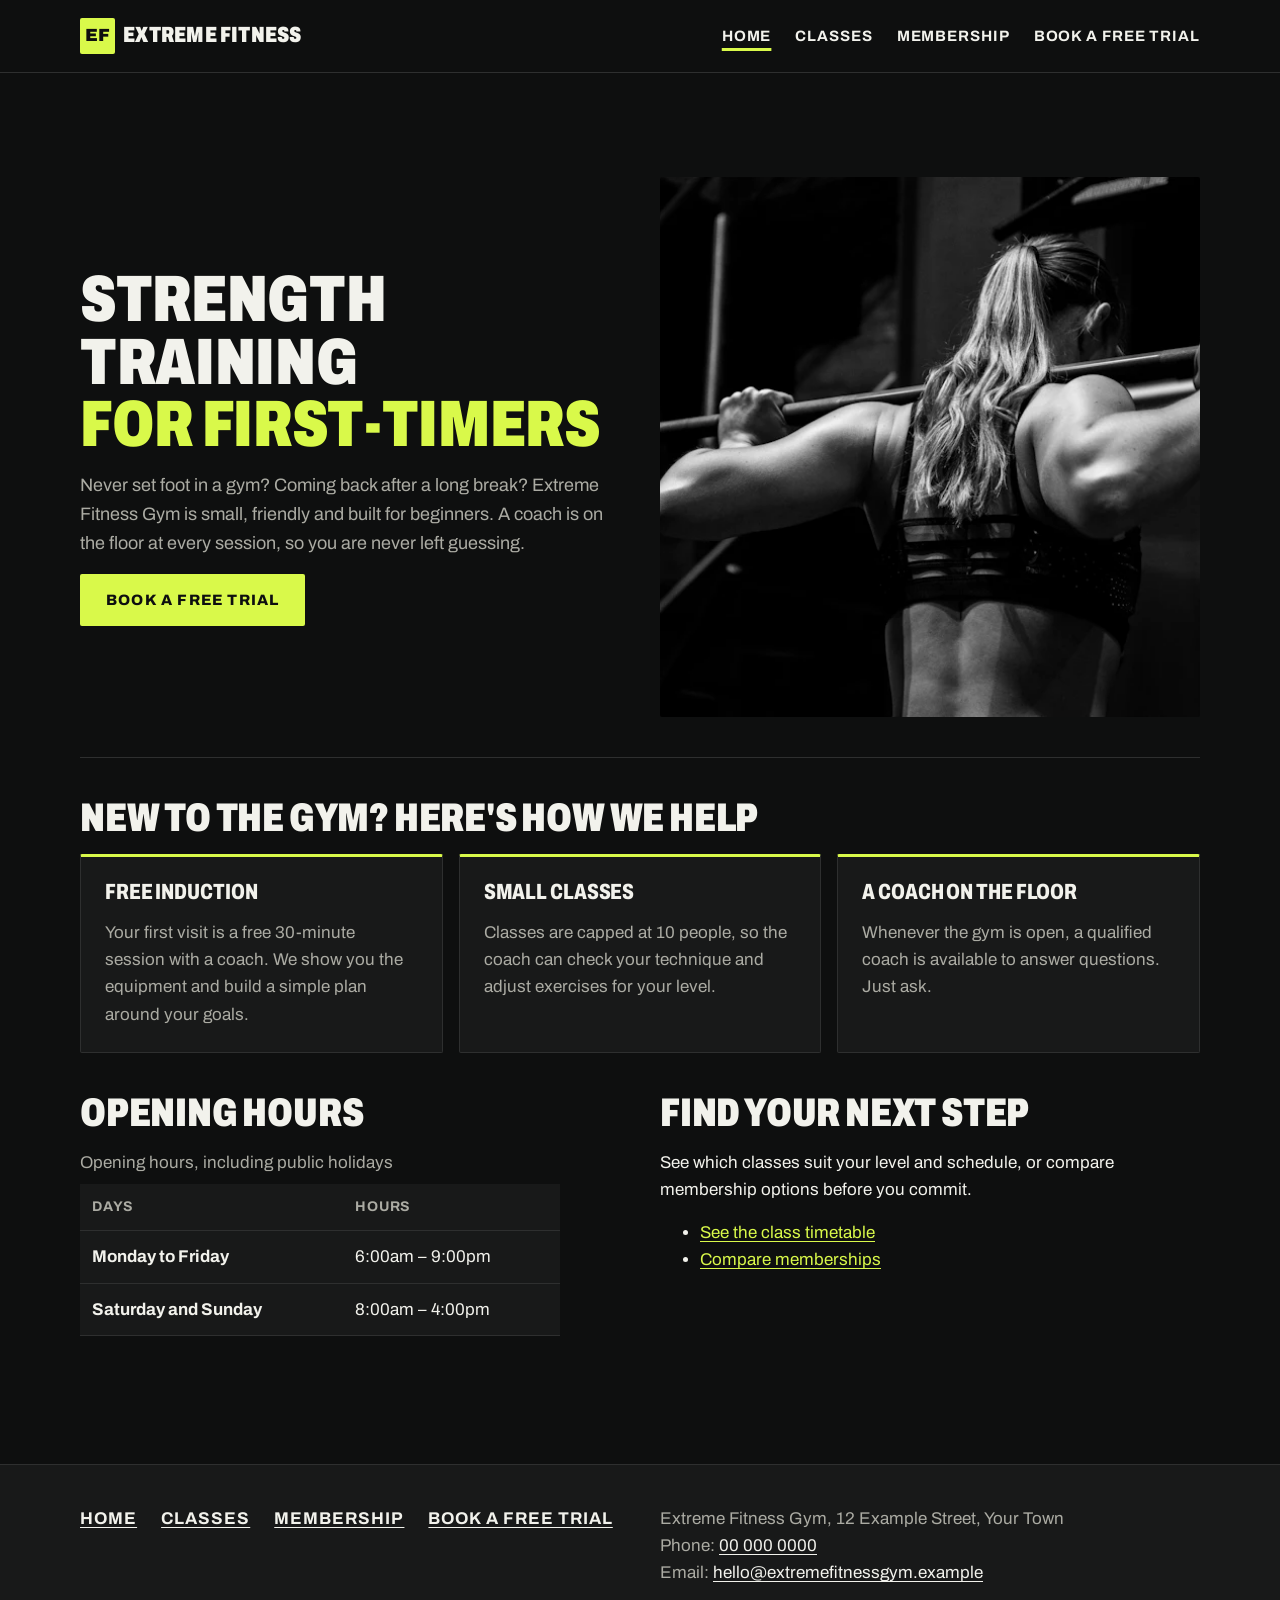
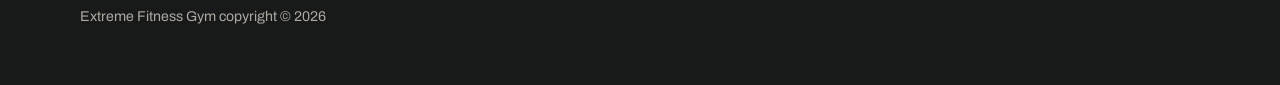
==== index.html @ 3d45e474 "final" ====
<!DOCTYPE html>
<html lang="en">

<head>
    <meta charset="UTF-8">
    <meta name="viewport" content="width=device-width, initial-scale=1.0">
    <title>Fitness Extreme | Home</title>
    <meta name="description"
        content="Fitness Extreme is a leading fitness center offering state-of-the-art equipment, expert trainers, and a variety of classes to help you achieve your fitness goals. Join us today and take the first step towards a healthier lifestyle.">
    <link rel="stylesheet" href="css/styles.css">
    <link rel="icon" href="favicon.ico" type="image/x-icon">
    <script src="js/script.js" defer></script>

    <link rel="preconnect" href="https://fonts.googleapis.com">
    <link rel="preconnect" href="https://fonts.gstatic.com" crossorigin>
    <link href="https://fonts.googleapis.com/css2?family=Archivo:wght,wght@62..125,400..900&display=swap"
        rel="stylesheet">
</head>

<body>
    <a class="skip-link" href="#main">skip to main content</a>

    <header class="site-header">
        <a class="logo" href="index.html">
            <span class="logo-mark" aria-hidden="true">EF</span>Extreme Fitness
        </a>
        <button class="menu-toggle" type="button" aria-expanded="false" aria-controls="main-nav" hidden>Menu</button>
        <nav class="main-nav" id="main-nav" aria-label="Main">
            <ul>
                <li><a href="index.html" aria-current="page">Home</a></li>
                <li><a href="classes.html">Classes</a></li>
                <li><a href="membership.html">Membership</a></li>
                <li><a href="join.html">Book a free trial</a></li>
            </ul>

        </nav>
    </header>
    <main id="main">
        <section class="hero" aria-labelledby="hero-heading">
            <div class="hero-text">
                <h1 id="hero-heading">Strength training
                    <span class="accent">for <span class="nowrap">first-timers</span>
                    </span>
                </h1>
                <p>Never set foot in a gym? Coming back after a long break? Extreme Fitness Gym is small, friendly and
                    built for beginners. A coach is on the floor at every session, so you are never left guessing.
                </p>
                <a class="button" href="join.html">Book a free trial</a>
            </div>
            <img class="hero-image" src="assets/images/hero-barbell-squat-800.webp" srcset="assets/images/hero-barbell-squat-800.webp 800w,
                   assets/images/hero-barbell-squat-1600.webp 1600w"
                sizes="(min-width: 72em) 540px, (min-width: 56em) 50vw, 100vw" width="800" height="534"
                fetchpriority="high"
                alt="A woman seen from behind holding a loaded barbell across her shoulders, ready to squat.">
        </section>



        <section aria-labelledby="help-heading">
            <h2 id="help-heading">New to the gym? Here's how we help</h2>
            <ul class="card-list">
                <li class="card">
                    <h3>Free induction</h3>
                    <p>Your first visit is a free 30-minute session with a coach. We show you the equipment and
                        build a simple plan around your goals.</p>
                </li>
                <li class="card">
                    <h3>Small classes</h3>
                    <p>Classes are capped at 10 people, so the coach can check your technique and adjust exercises
                        for your level.</p>
                </li>
                <li class="card">
                    <h3>A coach on the floor</h3>
                    <p>Whenever the gym is open, a qualified coach is available to answer questions. Just ask.</p>
                </li>
            </ul>
        </section>


        <div class="split">
            <section aria-labelledby="hours-heading">
                <h2 id="hours-heading">Opening hours</h2>
                <table class="hours">
                    <caption>Opening hours, including public holidays</caption>
                    <thead>
                        <tr>
                            <th scope="col">Days</th>
                            <th scope="col">Hours</th>
                        </tr>
                    </thead>
                    <tbody>
                        <tr>
                            <th scope="row">Monday to Friday</th>
                            <td>6:00am – 9:00pm</td>
                        </tr>
                        <tr>
                            <th scope="row">Saturday and Sunday</th>
                            <td>8:00am – 4:00pm</td>
                        </tr>
                    </tbody>
                </table>
            </section>
            <section aria-labelledby="next-heading">
                <h2 id="next-heading">Find your next step</h2>
                <p>See which classes suit your level and schedule, or compare membership options before you commit.
                </p>
                <ul class="link-list">
                    <li>
                        <a href="classes.html">See the class timetable</a>
                    </li>
                    <li>
                        <a href="membership.html">Compare memberships</a>
                    </li>
                </ul>
            </section>
        </div>
    </main>

   <footer class="site-footer">
    <nav aria-label="Footer">
      <ul>
        <li><a href="index.html">Home</a></li>
        <li><a href="classes.html">Classes</a></li>
        <li><a href="membership.html">Membership</a></li>
        <li><a href="join.html">Book a free trial</a></li>
      </ul>
    </nav>
    <address>
      Extreme Fitness Gym, 12 Example Street, Your Town<br>
      Phone: <a href="tel:+6400000000">00 000 0000</a><br>
      Email: <a href="mailto:hello@extremefitnessgym.example">hello@extremefitnessgym.example</a>
    </address>
    <p><small>Extreme Fitness Gym copyright © 2026 </small></p>
  </footer>
</body>

</html>
---- css/styles.css ----
:root {
  --color-bg: #0E0F0F;            
  --color-surface: #181919;       
  --color-surface-2: #202121;     
  --color-line: #2E2F2F;          
  --color-text: #F2F2EC;          
  --color-muted: #ABABA3;         
  --color-accent: #D9F94A;        
  --color-on-accent: #0E0F0F;     
  --color-input-border: #7A7A73;  
  --color-error: #FF7A6B;

  --font-body: "Archivo", system-ui, -apple-system, "Segoe UI", Roboto, sans-serif;

  --space-xs: 0.5rem;
  --space-s: 1rem;
  --space-m: 1.5rem;
  --space-l: 2.5rem;
  --space-xl: 4rem;

  --radius: 2px;
  --max-width: 70rem;

  color-scheme: dark;
}







*,
*::before,
*::after {
  box-sizing: border-box;
}

body {
  margin: 0;
  font-family: var(--font-body);
  font-size: 1.0625rem;
  line-height: 1.6;
  color: var(--color-text);
  background-color: var(--color-bg);
}

img {
  display: block;
  max-width: 100%;
  height: auto;
}

[hidden] {
  display: none !important;
}

h1,
h2,
h3 {
  margin: 0 0 var(--space-s);
  font-stretch: 75%;
  font-weight: 900;
  line-height: 1;
  letter-spacing: -0.005em;
  text-transform: uppercase;
}

h1 {
  font-size: clamp(2.25rem, 1.5rem + 3.5vw, 4rem);
}

h2 {
  font-size: clamp(1.75rem, 1.35rem + 1.75vw, 2.5rem);
}

h3 {
  font-size: 1.375rem;
  font-weight: 800;
}

p,
ul,
ol {
  margin: 0 0 var(--space-s);
}


p {
  max-width: 65ch;
}

a {
  color: var(--color-accent);
  text-underline-offset: 0.2em;
}

a:hover {
  text-decoration-thickness: 2px;
}

strong {
  font-weight: 800;
}


:focus-visible {
  outline: 3px solid var(--color-accent);
  outline-offset: 2px;
}

.skip-link {
  position: absolute;
  top: var(--space-xs);
  left: var(--space-xs);
  z-index: 10;
  padding: var(--space-xs) var(--space-s);
  background-color: var(--color-accent);
  color: var(--color-on-accent);
  font-weight: 800;
  border-radius: var(--radius);
  transform: translateY(-200%);
}

.skip-link:focus {
  transform: translateY(0);
}

.site-header,
main,
.site-footer {
  padding-inline: max(var(--space-s), (100% - var(--max-width)) / 2);
}

.site-header {
  display: flex;
  flex-wrap: wrap;
  align-items: center;
  justify-content: space-between;
  gap: var(--space-xs) var(--space-s);
  padding-block: var(--space-s);
  border-bottom: 1px solid var(--color-line);
}
.logo {
  display: inline-flex;
  align-items: center;
  gap: 0.5rem;
  color: var(--color-text);
  font-size: clamp(1rem, 0.75rem + 1.25vw, 1.375rem);
  font-stretch: 75%;
  font-weight: 900;
  letter-spacing: 0.01em;
  text-transform: uppercase;
  text-decoration: none;
}

.logo-mark {
  display: inline-grid;
  place-items: center;
  width: 2em;
  height: 2em;
  border-radius: var(--radius);
  background-color: var(--color-accent);
  color: var(--color-on-accent);
  font-size: 0.8em;
  font-stretch: 100%;
}

.main-nav ul {
  display: flex;
  flex-wrap: wrap;
  gap: 0 var(--space-m);
  margin: 0;
  padding: 0;
  list-style: none;
}
.main-nav a {
  display: inline-block;
  padding-block: var(--space-xs);
  color: var(--color-text);
  font-size: 0.9375rem;
  font-weight: 700;
  letter-spacing: 0.06em;
  text-transform: uppercase;
  text-decoration: none;
}

.main-nav a:hover {
  color: var(--color-accent);
}

.main-nav a[aria-current="page"] {
  text-decoration: underline;
  text-decoration-color: var(--color-accent);
  text-decoration-thickness: 3px;
  text-underline-offset: 0.45em;
}

.menu-toggle {
  min-height: 2.75rem;
  padding: 0.375rem 0.75rem;
  border: 1px solid var(--color-input-border);
  border-radius: var(--radius);
  background-color: transparent;
  color: var(--color-text);
  font: inherit;
  font-size: 0.875rem;
  font-weight: 800;
  letter-spacing: 0.06em;
  text-transform: uppercase;
  cursor: pointer;
}

.menu-toggle:hover {
  border-color: var(--color-text);
}

.js .main-nav {
  display: none;
  flex-basis: 100%;
}

.js .menu-toggle[aria-expanded="true"] + .main-nav {
  display: block;
}

.js .main-nav ul {
  flex-direction: column;
}

main {
  display: block;
  padding-block: var(--space-l);
}

main > section,
main > div {
  margin-top: var(--space-l);
}

.split,
.join-layout {
  display: grid;
  gap: var(--space-l);
}

.cta-band {
  padding: var(--space-l) var(--space-m);
  border-radius: var(--radius);
  background-color: var(--color-accent);
  color: var(--color-on-accent);
}

.cta-band :focus-visible {
  outline-color: var(--color-on-accent);
}
.button {
  display: inline-block;
  min-height: 2.75rem;
  padding: 0.75rem 1.5rem;
  border: 2px solid transparent;
  border-radius: var(--radius);
  background-color: var(--color-accent);
  color: var(--color-on-accent);
  font: inherit;
  font-size: 0.9375rem;
  font-weight: 800;
  letter-spacing: 0.08em;
  text-transform: uppercase;
  text-decoration: none;
  cursor: pointer;
}

.button:hover {
  background-color: var(--color-text);
}


.cta-band .button {
  background-color: var(--color-on-accent);
  color: var(--color-text);
}

.cta-band .button:hover {
  background-color: var(--color-surface-2);
}
.card-list,
.plan-list,
.class-list {
  display: grid;
  gap: var(--space-s);
  margin: 0;
  padding: 0;
  list-style: none;
}

.card,
.plan,
.class-card {
  padding: var(--space-m);
  border: 1px solid var(--color-line);
  border-radius: var(--radius);
  background-color: var(--color-surface);
}


.card {
  border-top: 3px solid var(--color-accent);
}

.card p,
.plan li,
.class-card p {
  color: var(--color-muted);
}


.card > :last-child,
.plan > :last-child,
.class-card > :last-child {
  margin-bottom: 0;
}



.hero {
  display: grid;
  gap: var(--space-l);
  padding-bottom: var(--space-l);
  border-bottom: 1px solid var(--color-line);
}

.hero-text > :last-child {
  margin-bottom: 0;
}


.hero-image {
  width: 100%;
  aspect-ratio: 4 / 3;
  object-fit: cover;
  object-position: 60% 40%;
  border-radius: var(--radius);
}

.hero h1 {
  font-size: clamp(2.25rem, 1.25rem + 6vw, 5.5rem);
  line-height: 0.95;
}


.nowrap {
  white-space: nowrap;
}


.accent {
  display: block;
  color: var(--color-accent);
}

.hero p {
  font-size: 1.125rem;
  color: var(--color-muted);
}

.hours {
  width: 100%;
  max-width: 30rem;
  border-collapse: collapse;
  background-color: var(--color-surface);
}

.hours caption {
  padding-bottom: var(--space-xs);
  color: var(--color-muted);
  text-align: left;
}

.hours th,
.hours td {
  padding: 0.75rem;
  border-bottom: 1px solid var(--color-line);
  text-align: left;
}

.hours thead th {
  color: var(--color-muted);
  font-size: 0.875rem;
  letter-spacing: 0.06em;
  text-transform: uppercase;
}

.filter {
  margin-block: var(--space-m);
}

.filter p {
  margin-bottom: var(--space-xs);
  font-weight: 700;
}

.filter-buttons {
  display: flex;
  flex-wrap: wrap;
  gap: var(--space-xs);
  margin-bottom: var(--space-s);
}

.filter-buttons button {
  min-height: 2.75rem;
  padding: 0.5rem 1rem;
  border: 1px solid var(--color-input-border);
  border-radius: var(--radius);
  background-color: transparent;
  color: var(--color-text);
  font: inherit;
  font-size: 0.875rem;
  font-weight: 700;
  letter-spacing: 0.06em;
  text-transform: uppercase;
  cursor: pointer;
}

.filter-buttons button:hover {
  border-color: var(--color-text);
}


.filter-buttons button[aria-pressed="true"] {
  border-color: transparent;
  background-color: var(--color-accent);
  color: var(--color-on-accent);
}

.timetable {
  display: grid;
  gap: var(--space-l);
}

.day h2 {
  padding-bottom: var(--space-xs);
  border-bottom: 3px solid var(--color-accent);
}

.class-card h3 {
  margin-bottom: var(--space-xs);
}

.class-meta {
  margin-bottom: var(--space-xs);
  font-weight: 600;
}

.class-card .class-meta {
  color: var(--color-text);
}

.class-card .class-level {
  display: inline-block;
  padding: 0.125rem 0.5rem;
  border-radius: var(--radius);
  background-color: var(--color-surface-2);
  color: var(--color-accent);
  font-size: 0.8125rem;
  font-weight: 700;
  letter-spacing: 0.06em;
  text-transform: uppercase;
}



.plan {
  display: flex;
  flex-direction: column;
  align-items: flex-start;
}

.plan .button {
  margin-top: auto;
}

.plan-featured {
  border: 2px solid var(--color-accent);
}

.badge {
  display: inline-block;
  padding: 0.125rem 0.625rem;
  border-radius: var(--radius);
  background-color: var(--color-accent);
  color: var(--color-on-accent);
  font-size: 0.8125rem;
  font-weight: 800;
  letter-spacing: 0.06em;
  text-transform: uppercase;
}

.price {
  color: var(--color-muted);
}

.price strong {
  color: var(--color-text);
  font-size: 2.75rem;
  font-stretch: 75%;
  font-weight: 900;
  line-height: 1;
}

.includes-list {
  padding-left: 1.25rem;
}

.includes-list li::marker {
  color: var(--color-accent);
}

.faq-item {
  padding-block: var(--space-s);
  border-bottom: 1px solid var(--color-line);
}

.faq-item h3 {
  margin: 0;
}

.faq-answer {
  margin-top: var(--space-xs);
  color: var(--color-muted);
}


.faq-toggle {
  display: flex;
  align-items: center;
  justify-content: space-between;
  gap: var(--space-s);
  width: 100%;
  min-height: 2.75rem;
  padding: var(--space-xs) 0;
  border: 0;
  background: none;
  color: inherit;
  font: inherit;
  letter-spacing: inherit;
  text-align: left;
  text-transform: inherit;
  cursor: pointer;
}

.faq-toggle:hover {
  color: var(--color-accent);
}


.faq-toggle::after {
  content: "";
  flex-shrink: 0;
  width: 0.6em;
  height: 0.6em;
  margin-right: 0.25em;
  border-right: 3px solid var(--color-accent);
  border-bottom: 3px solid var(--color-accent);
  transform: translateY(-25%) rotate(45deg);
}

.faq-toggle[aria-expanded="true"]::after {
  transform: translateY(25%) rotate(-135deg);
}

.faq-answer > :last-child {
  margin-bottom: 0;
}



.steps {
  padding-left: 1.5rem;
}

.steps li {
  margin-bottom: var(--space-xs);
}

.steps li::marker {
  color: var(--color-accent);
  font-weight: 800;
}

.trial-form {
  display: grid;
  gap: var(--space-m);
  max-width: 40rem;
  padding: var(--space-m);
  border: 1px solid var(--color-line);
  border-radius: var(--radius);
  background-color: var(--color-surface);
}

.form-field {
  display: grid;
  gap: 0.25rem;
}

fieldset {
  margin: 0;
  padding: 0;
  border: 0;
}

label,
legend {
  font-weight: 700;
}

legend {
  margin-bottom: 0.25rem;
  padding: 0;
}

input,
select,
textarea {
  width: 100%;
  padding: 0.625rem 0.75rem;
  border: 1px solid var(--color-input-border);
  border-radius: var(--radius);
  background-color: var(--color-surface-2);
  color: var(--color-text);
  font: inherit;
}

textarea {
  resize: vertical;
}


.choice {
  display: flex;
  align-items: flex-start;
  gap: var(--space-xs);
}

.choice input {
  flex-shrink: 0;
  width: 1.25rem;
  height: 1.25rem;
  margin: 0.2rem 0 0;
  accent-color: var(--color-accent);
}

.choice label {
  font-weight: 400;
}

.hint {
  margin: 0;
  color: var(--color-muted);
  font-size: 0.875rem;
}

.trial-form .button {
  justify-self: start;
}




.site-footer {
  margin-top: var(--space-xl);
  padding-block: var(--space-l);
  border-top: 1px solid var(--color-line);
  background-color: var(--color-surface);
}

.site-footer a {
  color: var(--color-text);
}

.site-footer a:hover {
  color: var(--color-accent);
}

.site-footer ul {
  display: flex;
  flex-wrap: wrap;
  gap: var(--space-xs) var(--space-m);
  margin: 0 0 var(--space-m);
  padding: 0;
  list-style: none;
  font-weight: 700;
  letter-spacing: 0.06em;
  text-transform: uppercase;
}

.site-footer address {
  margin-bottom: var(--space-s);
  color: var(--color-muted);
  font-style: normal;
}

.site-footer small {
  color: var(--color-muted);
}

@media (min-width: 40em) {
  .timetable {
    grid-template-columns: repeat(2, 1fr);
  }

  .includes-list {
    columns: 2;
    column-gap: var(--space-l);
  }

  .site-footer {
    display: grid;
    grid-template-columns: 1fr 1fr;
    gap: 0 var(--space-l);
  }

  .site-footer > p {
    grid-column: 1 / -1;
  }

  .cta-band {
    padding: var(--space-xl) var(--space-l);
  }
}


@media (min-width: 52em) {
  .menu-toggle {
    display: none;
  }

  .js .main-nav {
    display: block;
    flex-basis: auto;
  }

  .js .main-nav ul {
    flex-direction: row;
  }
}










@media (min-width: 56em) {
  .card-list,
  .plan-list {
    grid-template-columns: repeat(3, 1fr);
    align-items: stretch;
  }

  .split {
    grid-template-columns: 1fr 1fr;
  }

  .hero {
    grid-template-columns: 1fr 1fr;
    align-items: center;
  }

  .hero-image {
    aspect-ratio: 1 / 1;
  }

  
  .hero h1 {
    font-size: clamp(2.5rem, 0.5rem + 4.5vw, 4.75rem);
  }
}


@media (min-width: 64em) {
  main {
    padding-block: var(--space-xl);
  }

  .timetable {
    grid-template-columns: repeat(3, 1fr);
  }


  .join-layout {
    grid-template-columns: 2fr 1fr;
    grid-template-areas:
      "form visit"
      "form find";
    grid-template-rows: auto 1fr;
    align-items: start;
  }

  .join-visit {
    grid-area: visit;
  }

  .join-form {
    grid-area: form;
  }

  .join-find {
    grid-area: find;
  }

  .faq {
    max-width: 50rem;
  }
}
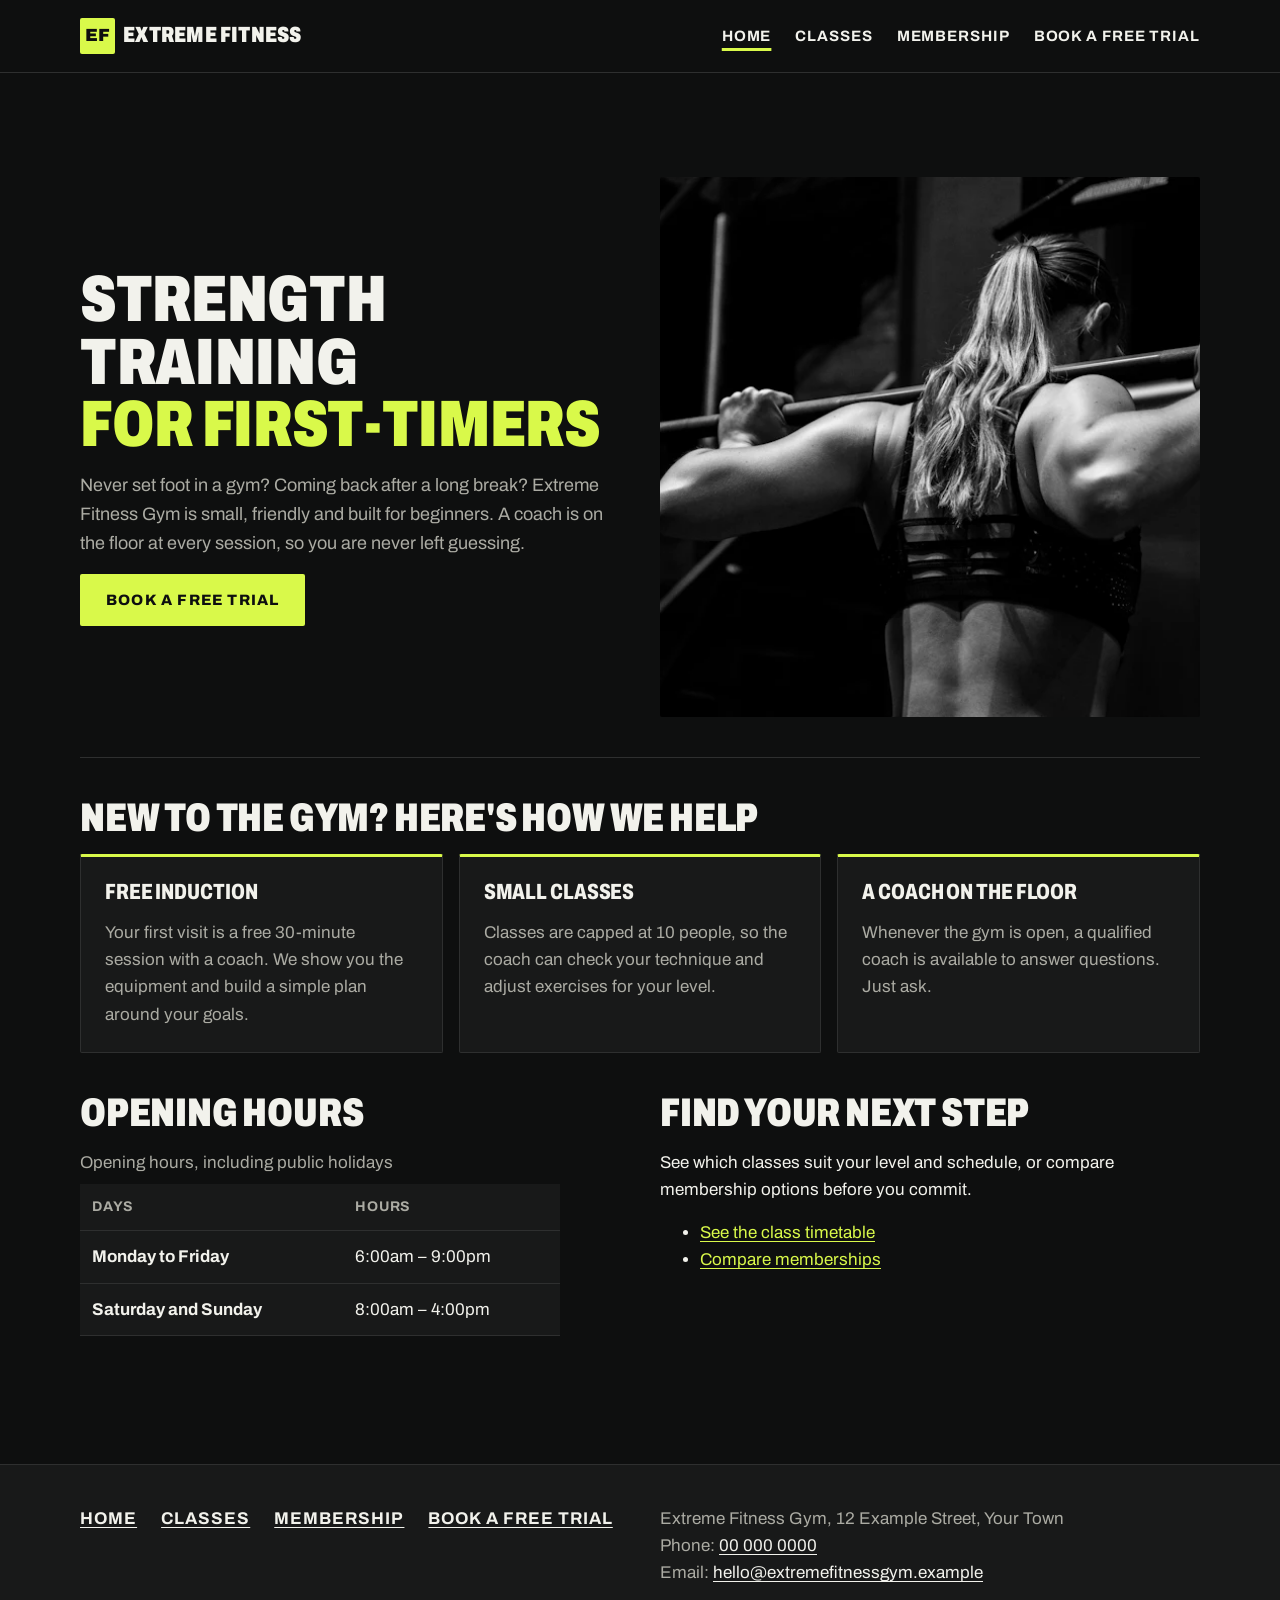
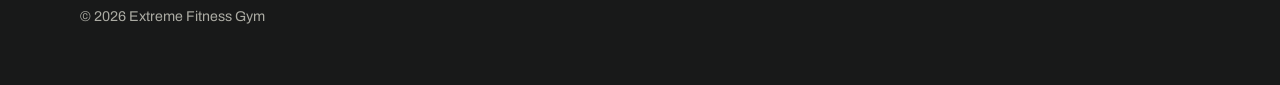
==== commit cfc71387: "Tidy code, fix accessibility issues and block past trial dates - Restore the classes page meta descr" ====
--- a/index.html
+++ b/index.html
@@ -4,21 +4,20 @@
 <head>
     <meta charset="UTF-8">
     <meta name="viewport" content="width=device-width, initial-scale=1.0">
-    <title>Fitness Extreme | Home</title>
+    <title>Extreme Fitness Gym | Strength training for beginners</title>
     <meta name="description"
-        content="Fitness Extreme is a leading fitness center offering state-of-the-art equipment, expert trainers, and a variety of classes to help you achieve your fitness goals. Join us today and take the first step towards a healthier lifestyle.">
-    <link rel="stylesheet" href="css/styles.css">
-    <link rel="icon" href="favicon.ico" type="image/x-icon">
-    <script src="js/script.js" defer></script>
-
+        content="A small, friendly gym for beginners. Book a free 30-minute induction with a coach and see our opening hours.">
+    <link rel="icon" href="assets/images/favicon.svg" type="image/svg+xml">
     <link rel="preconnect" href="https://fonts.googleapis.com">
     <link rel="preconnect" href="https://fonts.gstatic.com" crossorigin>
     <link href="https://fonts.googleapis.com/css2?family=Archivo:wght,wght@62..125,400..900&display=swap"
         rel="stylesheet">
+    <link rel="stylesheet" href="css/styles.css">
+    <script src="js/script.js" defer></script>
 </head>
 
 <body>
-    <a class="skip-link" href="#main">skip to main content</a>
+    <a class="skip-link" href="#main">Skip to main content</a>
 
     <header class="site-header">
         <a class="logo" href="index.html">
@@ -32,7 +31,6 @@
                 <li><a href="membership.html">Membership</a></li>
                 <li><a href="join.html">Book a free trial</a></li>
             </ul>
-
         </nav>
     </header>
     <main id="main">
@@ -54,8 +52,6 @@
                 alt="A woman seen from behind holding a loaded barbell across her shoulders, ready to squat.">
         </section>
 
-
-
         <section aria-labelledby="help-heading">
             <h2 id="help-heading">New to the gym? Here's how we help</h2>
             <ul class="card-list">
@@ -75,7 +71,6 @@
                 </li>
             </ul>
         </section>
-
 
         <div class="split">
             <section aria-labelledby="hours-heading">
@@ -116,22 +111,22 @@
         </div>
     </main>
 
-   <footer class="site-footer">
-    <nav aria-label="Footer">
-      <ul>
-        <li><a href="index.html">Home</a></li>
-        <li><a href="classes.html">Classes</a></li>
-        <li><a href="membership.html">Membership</a></li>
-        <li><a href="join.html">Book a free trial</a></li>
-      </ul>
-    </nav>
-    <address>
-      Extreme Fitness Gym, 12 Example Street, Your Town<br>
-      Phone: <a href="tel:+6400000000">00 000 0000</a><br>
-      Email: <a href="mailto:hello@extremefitnessgym.example">hello@extremefitnessgym.example</a>
-    </address>
-    <p><small>Extreme Fitness Gym copyright © 2026 </small></p>
-  </footer>
+    <footer class="site-footer">
+        <nav aria-label="Footer">
+            <ul>
+                <li><a href="index.html">Home</a></li>
+                <li><a href="classes.html">Classes</a></li>
+                <li><a href="membership.html">Membership</a></li>
+                <li><a href="join.html">Book a free trial</a></li>
+            </ul>
+        </nav>
+        <address>
+            Extreme Fitness Gym, 12 Example Street, Your Town<br>
+            Phone: <a href="tel:+6400000000">00 000 0000</a><br>
+            Email: <a href="mailto:hello@extremefitnessgym.example">hello@extremefitnessgym.example</a>
+        </address>
+        <p><small>© 2026 Extreme Fitness Gym</small></p>
+    </footer>
 </body>
 
 </html>
--- a/css/styles.css
+++ b/css/styles.css
@@ -1,13 +1,13 @@
 :root {
-  --color-bg: #0E0F0F;            
-  --color-surface: #181919;       
-  --color-surface-2: #202121;     
-  --color-line: #2E2F2F;          
-  --color-text: #F2F2EC;          
-  --color-muted: #ABABA3;         
-  --color-accent: #D9F94A;        
-  --color-on-accent: #0E0F0F;     
-  --color-input-border: #7A7A73;  
+  --color-bg: #0E0F0F;
+  --color-surface: #181919;
+  --color-surface-2: #202121;
+  --color-line: #2E2F2F;
+  --color-text: #F2F2EC;
+  --color-muted: #ABABA3;
+  --color-accent: #D9F94A;
+  --color-on-accent: #0E0F0F;
+  --color-input-border: #7A7A73;
   --color-error: #FF7A6B;
 
   --font-body: "Archivo", system-ui, -apple-system, "Segoe UI", Roboto, sans-serif;
@@ -24,12 +24,6 @@
   color-scheme: dark;
 }
 
-
-
-
-
-
-
 *,
 *::before,
 *::after {
@@ -51,6 +45,9 @@
   height: auto;
 }
 
+/* script.js hides filtered classes and closed FAQ answers with the hidden
+   attribute. The browser's own [hidden] style loses to any display rule
+   in this file, so !important makes sure hidden elements stay hidden. */
 [hidden] {
   display: none !important;
 }
@@ -85,7 +82,6 @@
   margin: 0 0 var(--space-s);
 }
 
-
 p {
   max-width: 65ch;
 }
@@ -102,7 +98,6 @@
 strong {
   font-weight: 800;
 }
-
 
 :focus-visible {
   outline: 3px solid var(--color-accent);
@@ -126,6 +121,9 @@
   transform: translateY(0);
 }
 
+/* Centres content at --max-width on wide screens while the header and footer
+   backgrounds still run edge to edge. On narrow screens, max() keeps at
+   least --space-s of padding. */
 .site-header,
 main,
 .site-footer {
@@ -141,6 +139,7 @@
   padding-block: var(--space-s);
   border-bottom: 1px solid var(--color-line);
 }
+
 .logo {
   display: inline-flex;
   align-items: center;
@@ -174,6 +173,7 @@
   padding: 0;
   list-style: none;
 }
+
 .main-nav a {
   display: inline-block;
   padding-block: var(--space-xs);
@@ -215,6 +215,8 @@
   border-color: var(--color-text);
 }
 
+/* The menu only collapses when script.js has added the .js class, so the
+   links stay visible if JavaScript is off. */
 .js .main-nav {
   display: none;
   flex-basis: 100%;
@@ -254,6 +256,7 @@
 .cta-band :focus-visible {
   outline-color: var(--color-on-accent);
 }
+
 .button {
   display: inline-block;
   min-height: 2.75rem;
@@ -275,7 +278,6 @@
   background-color: var(--color-text);
 }
 
-
 .cta-band .button {
   background-color: var(--color-on-accent);
   color: var(--color-text);
@@ -284,6 +286,7 @@
 .cta-band .button:hover {
   background-color: var(--color-surface-2);
 }
+
 .card-list,
 .plan-list,
 .class-list {
@@ -303,7 +306,6 @@
   background-color: var(--color-surface);
 }
 
-
 .card {
   border-top: 3px solid var(--color-accent);
 }
@@ -313,15 +315,12 @@
 .class-card p {
   color: var(--color-muted);
 }
-
 
 .card > :last-child,
 .plan > :last-child,
 .class-card > :last-child {
   margin-bottom: 0;
 }
-
-
 
 .hero {
   display: grid;
@@ -334,7 +333,6 @@
   margin-bottom: 0;
 }
 
-
 .hero-image {
   width: 100%;
   aspect-ratio: 4 / 3;
@@ -348,11 +346,9 @@
   line-height: 0.95;
 }
 
-
 .nowrap {
   white-space: nowrap;
 }
-
 
 .accent {
   display: block;
@@ -426,7 +422,6 @@
   border-color: var(--color-text);
 }
 
-
 .filter-buttons button[aria-pressed="true"] {
   border-color: transparent;
   background-color: var(--color-accent);
@@ -468,8 +463,6 @@
   text-transform: uppercase;
 }
 
-
-
 .plan {
   display: flex;
   flex-direction: column;
@@ -529,7 +522,6 @@
   margin-top: var(--space-xs);
   color: var(--color-muted);
 }
-
 
 .faq-toggle {
   display: flex;
@@ -553,7 +545,6 @@
   color: var(--color-accent);
 }
 
-
 .faq-toggle::after {
   content: "";
   flex-shrink: 0;
@@ -573,8 +564,6 @@
   margin-bottom: 0;
 }
 
-
-
 .steps {
   padding-left: 1.5rem;
 }
@@ -635,7 +624,6 @@
   resize: vertical;
 }
 
-
 .choice {
   display: flex;
   align-items: flex-start;
@@ -663,9 +651,6 @@
 .trial-form .button {
   justify-self: start;
 }
-
-
-
 
 .site-footer {
   margin-top: var(--space-xl);
@@ -729,7 +714,6 @@
   }
 }
 
-
 @media (min-width: 52em) {
   .menu-toggle {
     display: none;
@@ -744,15 +728,6 @@
     flex-direction: row;
   }
 }
-
-
-
-
-
-
-
-
-
 
 @media (min-width: 56em) {
   .card-list,
@@ -774,12 +749,10 @@
     aspect-ratio: 1 / 1;
   }
 
-  
   .hero h1 {
     font-size: clamp(2.5rem, 0.5rem + 4.5vw, 4.75rem);
   }
 }
-
 
 @media (min-width: 64em) {
   main {
@@ -790,7 +763,9 @@
     grid-template-columns: repeat(3, 1fr);
   }
 
-
+  /* The HTML keeps "what happens on your first visit" before the form, so
+     it reads first on phones. On wide screens the grid moves the form to
+     the left without changing the source order. */
   .join-layout {
     grid-template-columns: 2fr 1fr;
     grid-template-areas:
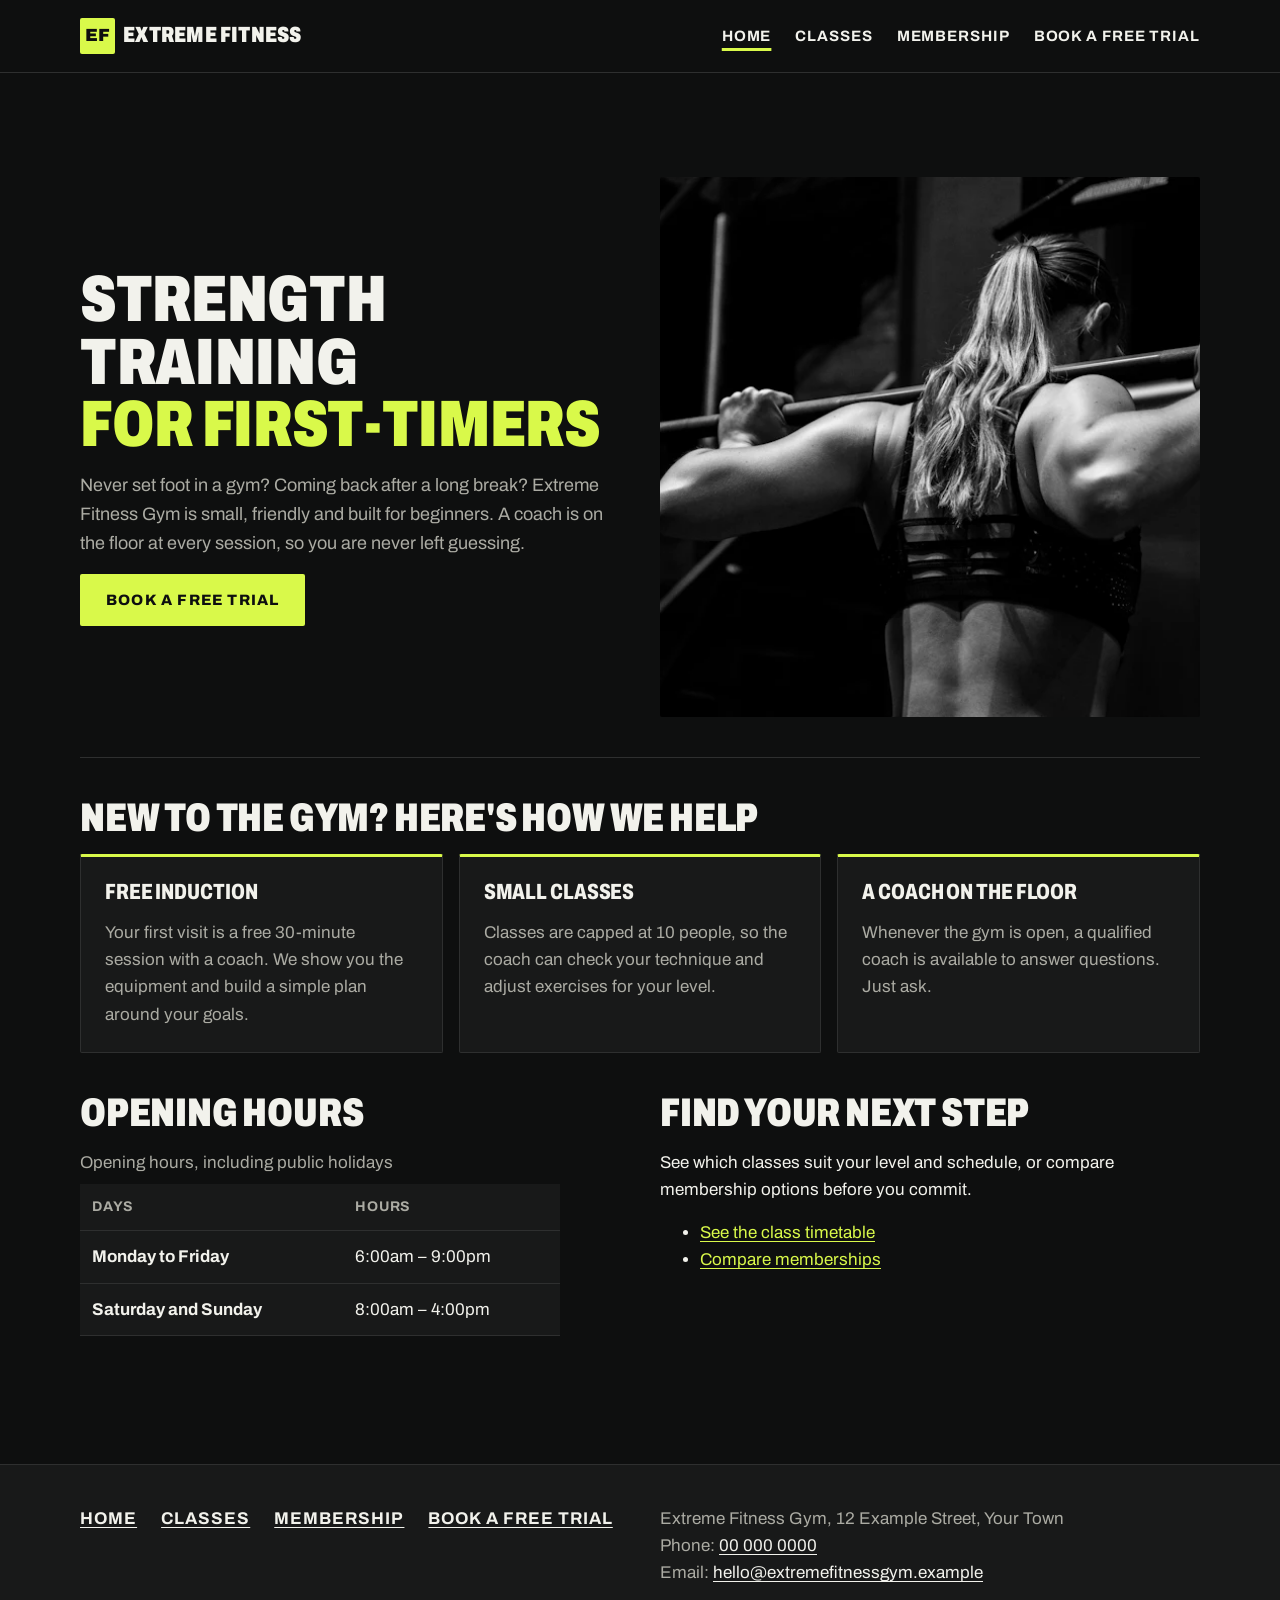
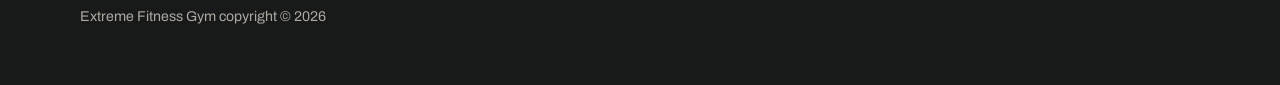
==== commit 1cf45e54: "pdf" ====
--- a/index.html
+++ b/index.html
@@ -4,16 +4,17 @@
 <head>
     <meta charset="UTF-8">
     <meta name="viewport" content="width=device-width, initial-scale=1.0">
-    <title>Extreme Fitness Gym | Strength training for beginners</title>
+    <title>Home | Extreme Fitness Gym</title>
     <meta name="description"
-        content="A small, friendly gym for beginners. Book a free 30-minute induction with a coach and see our opening hours.">
+        content="Extreme Fitness Gym is a small, beginner-friendly gym with a coach on the floor at every session. Book a free 30-minute trial.">
+    <link rel="stylesheet" href="css/styles.css">
     <link rel="icon" href="assets/images/favicon.svg" type="image/svg+xml">
+    <script src="js/script.js" defer></script>
+
     <link rel="preconnect" href="https://fonts.googleapis.com">
     <link rel="preconnect" href="https://fonts.gstatic.com" crossorigin>
-    <link href="https://fonts.googleapis.com/css2?family=Archivo:wght,wght@62..125,400..900&display=swap"
+    <link href="https://fonts.googleapis.com/css2?family=Archivo:wdth,wght@62..125,400..900&display=optional"
         rel="stylesheet">
-    <link rel="stylesheet" href="css/styles.css">
-    <script src="js/script.js" defer></script>
 </head>
 
 <body>
@@ -31,6 +32,7 @@
                 <li><a href="membership.html">Membership</a></li>
                 <li><a href="join.html">Book a free trial</a></li>
             </ul>
+
         </nav>
     </header>
     <main id="main">
@@ -52,6 +54,8 @@
                 alt="A woman seen from behind holding a loaded barbell across her shoulders, ready to squat.">
         </section>
 
+
+
         <section aria-labelledby="help-heading">
             <h2 id="help-heading">New to the gym? Here's how we help</h2>
             <ul class="card-list">
@@ -71,6 +75,7 @@
                 </li>
             </ul>
         </section>
+
 
         <div class="split">
             <section aria-labelledby="hours-heading">
@@ -111,22 +116,22 @@
         </div>
     </main>
 
-    <footer class="site-footer">
-        <nav aria-label="Footer">
-            <ul>
-                <li><a href="index.html">Home</a></li>
-                <li><a href="classes.html">Classes</a></li>
-                <li><a href="membership.html">Membership</a></li>
-                <li><a href="join.html">Book a free trial</a></li>
-            </ul>
-        </nav>
-        <address>
-            Extreme Fitness Gym, 12 Example Street, Your Town<br>
-            Phone: <a href="tel:+6400000000">00 000 0000</a><br>
-            Email: <a href="mailto:hello@extremefitnessgym.example">hello@extremefitnessgym.example</a>
-        </address>
-        <p><small>© 2026 Extreme Fitness Gym</small></p>
-    </footer>
+   <footer class="site-footer">
+    <nav aria-label="Footer">
+      <ul>
+        <li><a href="index.html">Home</a></li>
+        <li><a href="classes.html">Classes</a></li>
+        <li><a href="membership.html">Membership</a></li>
+        <li><a href="join.html">Book a free trial</a></li>
+      </ul>
+    </nav>
+    <address>
+      Extreme Fitness Gym, 12 Example Street, Your Town<br>
+      Phone: <a href="tel:+6400000000">00 000 0000</a><br>
+      Email: <a href="mailto:hello@extremefitnessgym.example">hello@extremefitnessgym.example</a>
+    </address>
+    <p><small>Extreme Fitness Gym copyright © 2026 </small></p>
+  </footer>
 </body>
 
 </html>
--- a/css/styles.css
+++ b/css/styles.css
@@ -1,13 +1,13 @@
 :root {
-  --color-bg: #0E0F0F;
-  --color-surface: #181919;
-  --color-surface-2: #202121;
-  --color-line: #2E2F2F;
-  --color-text: #F2F2EC;
-  --color-muted: #ABABA3;
-  --color-accent: #D9F94A;
-  --color-on-accent: #0E0F0F;
-  --color-input-border: #7A7A73;
+  --color-bg: #0E0F0F;            
+  --color-surface: #181919;       
+  --color-surface-2: #202121;     
+  --color-line: #2E2F2F;          
+  --color-text: #F2F2EC;          
+  --color-muted: #ABABA3;         
+  --color-accent: #D9F94A;        
+  --color-on-accent: #0E0F0F;     
+  --color-input-border: #7A7A73;  
   --color-error: #FF7A6B;
 
   --font-body: "Archivo", system-ui, -apple-system, "Segoe UI", Roboto, sans-serif;
@@ -24,6 +24,12 @@
   color-scheme: dark;
 }
 
+
+
+
+
+
+
 *,
 *::before,
 *::after {
@@ -45,9 +51,6 @@
   height: auto;
 }
 
-/* script.js hides filtered classes and closed FAQ answers with the hidden
-   attribute. The browser's own [hidden] style loses to any display rule
-   in this file, so !important makes sure hidden elements stay hidden. */
 [hidden] {
   display: none !important;
 }
@@ -82,6 +85,7 @@
   margin: 0 0 var(--space-s);
 }
 
+
 p {
   max-width: 65ch;
 }
@@ -98,6 +102,7 @@
 strong {
   font-weight: 800;
 }
+
 
 :focus-visible {
   outline: 3px solid var(--color-accent);
@@ -121,9 +126,6 @@
   transform: translateY(0);
 }
 
-/* Centres content at --max-width on wide screens while the header and footer
-   backgrounds still run edge to edge. On narrow screens, max() keeps at
-   least --space-s of padding. */
 .site-header,
 main,
 .site-footer {
@@ -139,7 +141,6 @@
   padding-block: var(--space-s);
   border-bottom: 1px solid var(--color-line);
 }
-
 .logo {
   display: inline-flex;
   align-items: center;
@@ -173,7 +174,6 @@
   padding: 0;
   list-style: none;
 }
-
 .main-nav a {
   display: inline-block;
   padding-block: var(--space-xs);
@@ -215,8 +215,6 @@
   border-color: var(--color-text);
 }
 
-/* The menu only collapses when script.js has added the .js class, so the
-   links stay visible if JavaScript is off. */
 .js .main-nav {
   display: none;
   flex-basis: 100%;
@@ -256,7 +254,6 @@
 .cta-band :focus-visible {
   outline-color: var(--color-on-accent);
 }
-
 .button {
   display: inline-block;
   min-height: 2.75rem;
@@ -278,6 +275,7 @@
   background-color: var(--color-text);
 }
 
+
 .cta-band .button {
   background-color: var(--color-on-accent);
   color: var(--color-text);
@@ -286,7 +284,6 @@
 .cta-band .button:hover {
   background-color: var(--color-surface-2);
 }
-
 .card-list,
 .plan-list,
 .class-list {
@@ -306,6 +303,7 @@
   background-color: var(--color-surface);
 }
 
+
 .card {
   border-top: 3px solid var(--color-accent);
 }
@@ -316,11 +314,14 @@
   color: var(--color-muted);
 }
 
+
 .card > :last-child,
 .plan > :last-child,
 .class-card > :last-child {
   margin-bottom: 0;
 }
+
+
 
 .hero {
   display: grid;
@@ -333,6 +334,7 @@
   margin-bottom: 0;
 }
 
+
 .hero-image {
   width: 100%;
   aspect-ratio: 4 / 3;
@@ -346,9 +348,11 @@
   line-height: 0.95;
 }
 
+
 .nowrap {
   white-space: nowrap;
 }
+
 
 .accent {
   display: block;
@@ -396,6 +400,18 @@
   font-weight: 700;
 }
 
+/* Keep the hidden filter bar's space so the timetable does not jump down when JS reveals it */
+@media (scripting: enabled) {
+  .filter[hidden] {
+    display: block !important;
+    visibility: hidden;
+  }
+}
+
+#filter-status {
+  min-height: 1.6em;
+}
+
 .filter-buttons {
   display: flex;
   flex-wrap: wrap;
@@ -422,6 +438,7 @@
   border-color: var(--color-text);
 }
 
+
 .filter-buttons button[aria-pressed="true"] {
   border-color: transparent;
   background-color: var(--color-accent);
@@ -463,6 +480,8 @@
   text-transform: uppercase;
 }
 
+
+
 .plan {
   display: flex;
   flex-direction: column;
@@ -522,6 +541,7 @@
   margin-top: var(--space-xs);
   color: var(--color-muted);
 }
+
 
 .faq-toggle {
   display: flex;
@@ -545,6 +565,7 @@
   color: var(--color-accent);
 }
 
+
 .faq-toggle::after {
   content: "";
   flex-shrink: 0;
@@ -564,6 +585,8 @@
   margin-bottom: 0;
 }
 
+
+
 .steps {
   padding-left: 1.5rem;
 }
@@ -624,6 +647,7 @@
   resize: vertical;
 }
 
+
 .choice {
   display: flex;
   align-items: flex-start;
@@ -651,6 +675,9 @@
 .trial-form .button {
   justify-self: start;
 }
+
+
+
 
 .site-footer {
   margin-top: var(--space-xl);
@@ -714,6 +741,7 @@
   }
 }
 
+
 @media (min-width: 52em) {
   .menu-toggle {
     display: none;
@@ -728,6 +756,15 @@
     flex-direction: row;
   }
 }
+
+
+
+
+
+
+
+
+
 
 @media (min-width: 56em) {
   .card-list,
@@ -749,10 +786,12 @@
     aspect-ratio: 1 / 1;
   }
 
+  
   .hero h1 {
     font-size: clamp(2.5rem, 0.5rem + 4.5vw, 4.75rem);
   }
 }
+
 
 @media (min-width: 64em) {
   main {
@@ -763,9 +802,7 @@
     grid-template-columns: repeat(3, 1fr);
   }
 
-  /* The HTML keeps "what happens on your first visit" before the form, so
-     it reads first on phones. On wide screens the grid moves the form to
-     the left without changing the source order. */
+
   .join-layout {
     grid-template-columns: 2fr 1fr;
     grid-template-areas:
